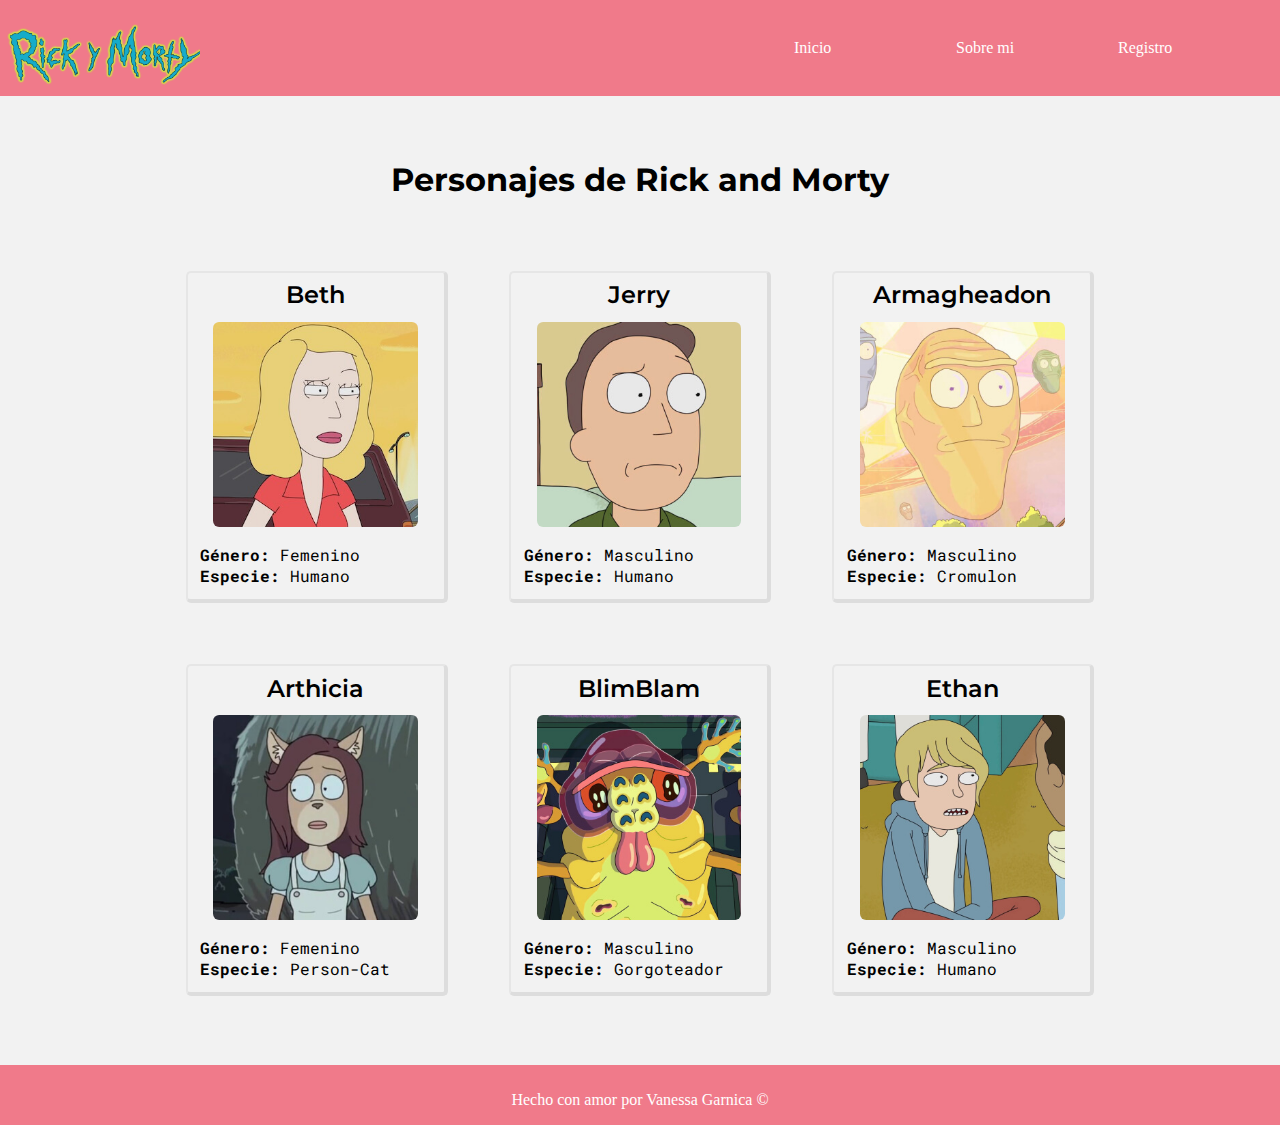
==== index.html @ 85603647 "first commit" ====
<!DOCTYPE html> <!-- Especifica la versión de HTML que vamos a utilizar --> 
<html lang="es">

<head>
    <meta charset="UTF-8">
    <meta name="viewport" content="width=device-width, initial-scale=1.0">
    <title>Rick and Morty</title>
    <link rel="icon" type="image/png" href="images/rick.png">
    <link href="https://fonts.googleapis.com/css2?family=Montserrat:wght@100&display=swap" rel="stylesheet">
    <link href="https://fonts.googleapis.com/css2?family=Roboto+Mono&display=swap" rel="stylesheet">
    <link rel="stylesheet" href="https://use.fontawesome.com/releases/v5.14.0/css/all.css" integrity="sha384-HzLeBuhoNPvSl5KYnjx0BT+WB0QEEqLprO+NBkkk5gbc67FTaL7XIGa2w1L0Xbgc" crossorigin="anonymous">
    <link rel="stylesheet" href="css/style.css">
</head>

<body>
    <nav class="main-menu">

        <div>
            <img style="padding: 3%;" src="images/titulo.png" alt="" width="200" height="80">
        </div>

        <!-- ul, Nos permite crear listas no ordenadas -->
        <ul class="main-menu opt-menu">
            <!-- li, Son los elementos de la lista -->
            <li><a href="#">Inicio</a></li>
            <li><a href="about.html">Sobre mi</a></li>
            <li><a href="contact.html" target="_blank">Registro</a></li>
        </ul>

    </nav>

    <div class="container">
        <h1>Personajes de Rick and Morty</h1>
        <section class="main-charecteres">
            <article class="character">
                <header>
                    <h2>Beth</h2>
                </header>
                <img src="images/Beth.jpeg" alt="Beth" width="200">
                <div>
                    <p><b>Género: </b>Femenino</p>
                    <p><b>Especie: </b>Humano</p>
                </div>
            </article>

            <article class="character">
                <header>
                    <h2>Jerry</h2>
                </header>
                <img src="images/Jerry.jpeg" alt="Jerry" width="200">
                <div>
                    <p><b>Género: </b>Masculino</p>
                    <p><b>Especie: </b>Humano</p>
                </div>
            </article>

            <article class="character">
                <header>
                    <h2>Armagheadon</h2>
                </header>
                <img src="images/Armagheadon.jpeg" alt="Armaghedon" width="200">
                <div>
                    <p><b>Género: </b>Masculino</p>
                    <p><b>Especie: </b>Cromulon</p>
                </div>
            </article>

            <article class="character">
                <header>
                    <h2>Arthicia</h2>
                </header>
                <img src="images/Arthricia.jpeg" alt="Armaghedon" width="200">
                <div>
                    <p><b>Género: </b>Femenino</p>
                    <p><b>Especie: </b>Person-Cat</p>
                </div>
            </article>

            <article class="character">
                <header>
                    <h2>BlimBlam</h2>
                </header>
                <img src="images/BlimBlam.jpeg" alt="Armaghedon" width="200">
                <div>
                    <p><b>Género: </b>Masculino</p>
                    <p><b>Especie: </b>Gorgoteador</p>
                </div>
            </article>

            <article class="character">
                <header>
                    <h2>Ethan</h2>
                </header>
                <img src="images/Ethan.jpeg" alt="Armaghedon" width="200">
                <div>
                    <p><b>Género: </b>Masculino</p>
                    <p><b>Especie: </b>Humano</p>
                </div>
            </article>
        </section>
    </div>

    <footer>
        <p>Hecho con amor por Vanessa Garnica  &copy; <i class="fas fa-heart"></i></p>
    </footer>
    
</body>

</html>
---- css/style.css ----
body{
    background-color: #f2f2f2;
}

*{
    margin: 0;
    padding: 0;
}

.main-menu{
    display: flex;
    /*align-items: Alinea los elementos, teniendo en cuenta el alto
    justifiy-contetn: Alinea los elementos, teniendo en cuenta el ancho*/
    align-items: center;
    justify-content: center;
    background-color: rgb(240, 122, 138);
    width: 100%;
}

.opt-menu{
    justify-content: flex-end;
    width: 90%;
}

.opt-menu li{
    list-style: none;
    width: 15%;
}

.opt-menu a{
    color: white;
    text-decoration: none;
}

.opt-menu a:hover{
    background-color: white;
    color: black;
    border: 5px solid white;
}

.container{
    margin: 5% 10% 3% 10%;
}

.container h1{
    text-align: center;
    font-family: 'Montserrat', sans-serif;
    font-weight: bolder;
    padding-bottom: 4%;
}

.main-charecteres{
    display: flex;
    flex-wrap: wrap;
    justify-content: center;
}

.character{
    width: 25%;
    margin: 3%;
    border: 2px #e6e6e6 solid;
    border-right: 4px #dddddd solid;
    border-bottom: 4px #dddddd solid;
    border-radius: 5px;
    text-align: center;
    font-size: 1rem;
}

.character img{
    width: 80%;
    border-radius: 3%;
}

.character div{
    text-align: justify;
    padding: 5%;
}

.character h2{
    font-weight: 600;
    margin-bottom: 5%;
    margin-top: 3%;
    font-family: 'Montserrat', sans-serif;
}

.character p{
    font-family: 'Roboto Mono', monospace;
}

footer{
    background-color: rgb(240, 122, 138);
    color: white;
    height: 60px;
    text-align: center;
}

footer p{
    padding-top: 2%;
}

.fa-heart{
    color: rgb(255, 0, 98);
}
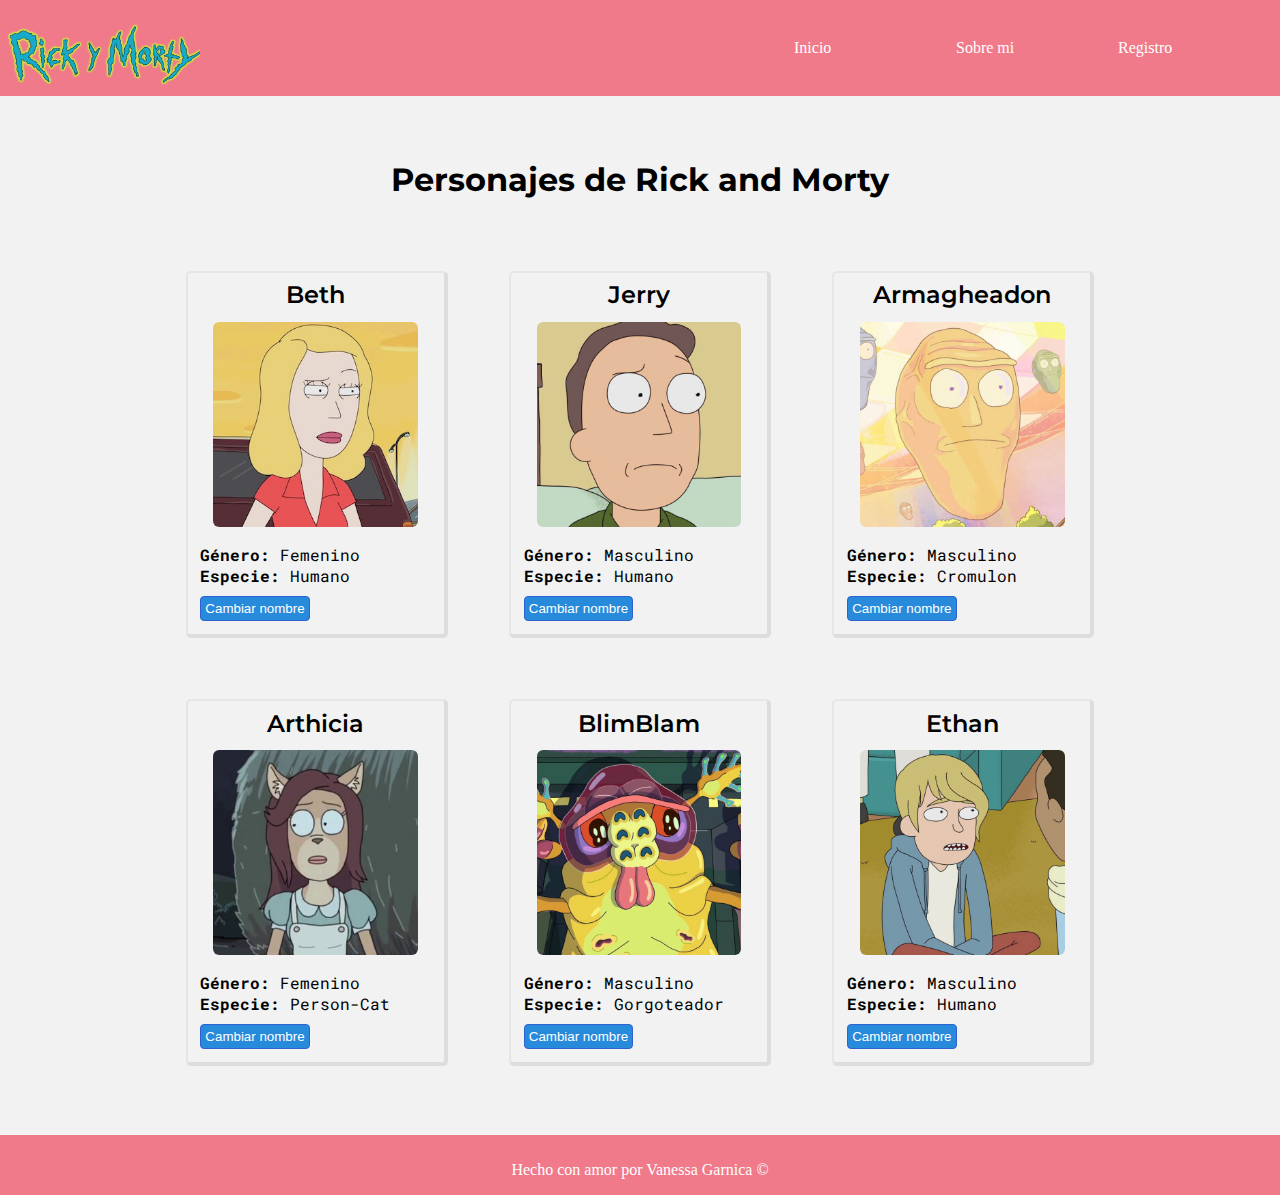
==== commit e5c59359: "cambios javascript" ====
--- a/index.html
+++ b/index.html
@@ -34,67 +34,73 @@
         <section class="main-charecteres">
             <article class="character">
                 <header>
-                    <h2>Beth</h2>
+                    <h2 id="t1">Beth</h2>
                 </header>
                 <img src="images/Beth.jpeg" alt="Beth" width="200">
                 <div>
                     <p><b>Género: </b>Femenino</p>
                     <p><b>Especie: </b>Humano</p>
+                    <button onclick="cambiarNombre1()">Cambiar nombre</button>
                 </div>
             </article>
 
             <article class="character">
                 <header>
-                    <h2>Jerry</h2>
+                    <h2 id="t2">Jerry</h2>
                 </header>
                 <img src="images/Jerry.jpeg" alt="Jerry" width="200">
                 <div>
                     <p><b>Género: </b>Masculino</p>
                     <p><b>Especie: </b>Humano</p>
+                    <button onclick="cambiarNombre2()">Cambiar nombre</button>
                 </div>
             </article>
 
             <article class="character">
                 <header>
-                    <h2>Armagheadon</h2>
+                    <h2 id="t3">Armagheadon</h2>
                 </header>
                 <img src="images/Armagheadon.jpeg" alt="Armaghedon" width="200">
                 <div>
                     <p><b>Género: </b>Masculino</p>
                     <p><b>Especie: </b>Cromulon</p>
+                    <button onclick="cambiarNombre3()">Cambiar nombre</button>
                 </div>
             </article>
 
             <article class="character">
                 <header>
-                    <h2>Arthicia</h2>
+                    <h2 id="t4">Arthicia</h2>
                 </header>
                 <img src="images/Arthricia.jpeg" alt="Armaghedon" width="200">
                 <div>
                     <p><b>Género: </b>Femenino</p>
                     <p><b>Especie: </b>Person-Cat</p>
+                    <button onclick="cambiarNombre4()">Cambiar nombre</button>
                 </div>
             </article>
 
             <article class="character">
                 <header>
-                    <h2>BlimBlam</h2>
+                    <h2 id="t5">BlimBlam</h2>
                 </header>
                 <img src="images/BlimBlam.jpeg" alt="Armaghedon" width="200">
                 <div>
                     <p><b>Género: </b>Masculino</p>
                     <p><b>Especie: </b>Gorgoteador</p>
+                    <button onclick="cambiarNombre5()">Cambiar nombre</button>
                 </div>
             </article>
 
             <article class="character">
                 <header>
-                    <h2>Ethan</h2>
+                    <h2 id="t6">Ethan</h2>
                 </header>
                 <img src="images/Ethan.jpeg" alt="Armaghedon" width="200">
                 <div>
                     <p><b>Género: </b>Masculino</p>
                     <p><b>Especie: </b>Humano</p>
+                    <button onclick="cambiarNombre6()">Cambiar nombre</button>
                 </div>
             </article>
         </section>
@@ -104,6 +110,7 @@
         <p>Hecho con amor por Vanessa Garnica  &copy; <i class="fas fa-heart"></i></p>
     </footer>
     
+    <script src="js/script.js"></script>
 </body>
 
 </html>--- a/css/style.css
+++ b/css/style.css
@@ -87,6 +87,16 @@
     font-family: 'Roboto Mono', monospace;
 }
 
+button{
+    background-color: rgb(40, 138, 218);
+    color: white;
+    margin-top: 10px;
+    padding: 4px;
+    border: 1px solid #2e62d1;
+    border-radius: 4px;
+    cursor: pointer;
+}
+
 footer{
     background-color: rgb(240, 122, 138);
     color: white;
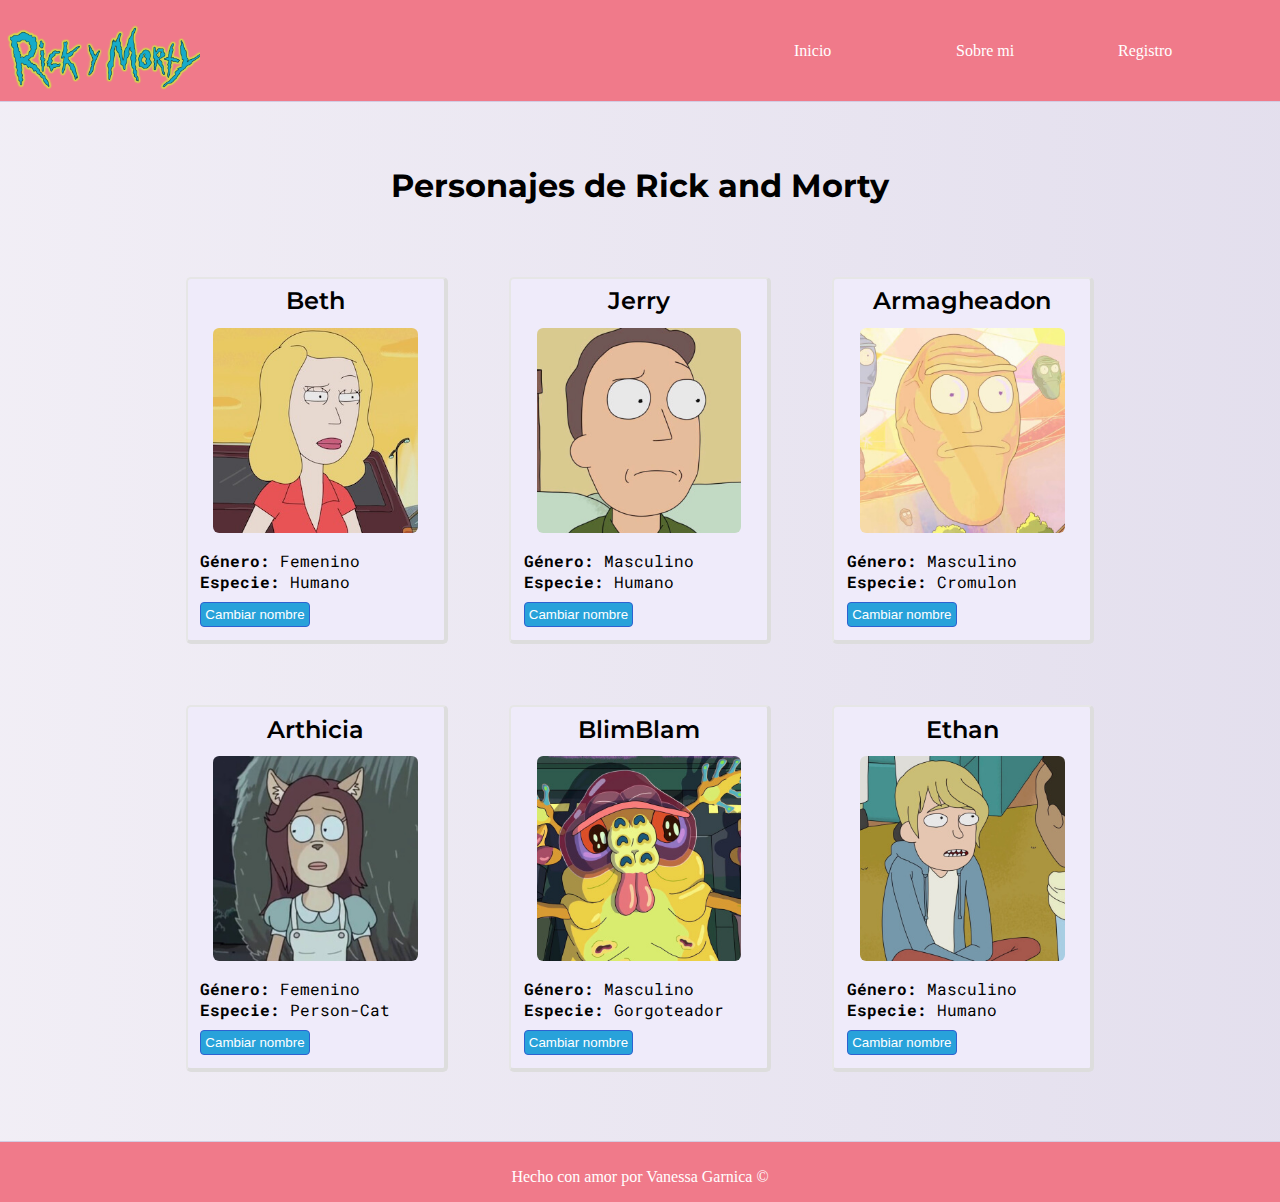
==== commit 0aaf4548: "arreglos de estilo" ====
--- a/index.html
+++ b/index.html
@@ -13,10 +13,10 @@
 </head>
 
 <body>
-    <nav class="main-menu">
+    <nav class="main-menu header">
 
         <div>
-            <img style="padding: 3%;" src="images/titulo.png" alt="" width="200" height="80">
+            <img style="padding: 3%;" src="images/titulo.png" alt="" width="200">
         </div>
 
         <!-- ul, Nos permite crear listas no ordenadas -->
@@ -24,7 +24,7 @@
             <!-- li, Son los elementos de la lista -->
             <li><a href="#">Inicio</a></li>
             <li><a href="about.html">Sobre mi</a></li>
-            <li><a href="contact.html" target="_blank">Registro</a></li>
+            <li><a href="contact.html">Registro</a></li>
         </ul>
 
     </nav>
--- a/css/style.css
+++ b/css/style.css
@@ -1,5 +1,8 @@
 body{
-    background-color: #f2f2f2;
+    background: #d3cce3;  /* fallback for old browsers */
+    background: -webkit-linear-gradient(to right, #e9e4f0a1, #d3cce39f), url(fondo.jpg);  /* Chrome 10-25, Safari 5.1-6 */
+    background: linear-gradient(to right, #e9e4f0a1, #d3cce39f) , url(fondo.jpg); /* W3C, IE 10+/ Edge, Firefox 16+, Chrome 26+, Opera 12+, Safari 7+ */
+    background-size: cover;
 }
 
 *{
@@ -15,6 +18,10 @@
     justify-content: center;
     background-color: rgb(240, 122, 138);
     width: 100%;
+}
+
+.header{
+    border-bottom: 1px solid #d3cce3;
 }
 
 .opt-menu{
@@ -58,6 +65,7 @@
 .character{
     width: 25%;
     margin: 3%;
+    background-color: #efebfa;
     border: 2px #e6e6e6 solid;
     border-right: 4px #dddddd solid;
     border-bottom: 4px #dddddd solid;
@@ -88,7 +96,7 @@
 }
 
 button{
-    background-color: rgb(40, 138, 218);
+    background-color: rgb(40, 162, 218);
     color: white;
     margin-top: 10px;
     padding: 4px;
@@ -98,6 +106,7 @@
 }
 
 footer{
+    border-top: 1px solid #d3cce3;
     background-color: rgb(240, 122, 138);
     color: white;
     height: 60px;
